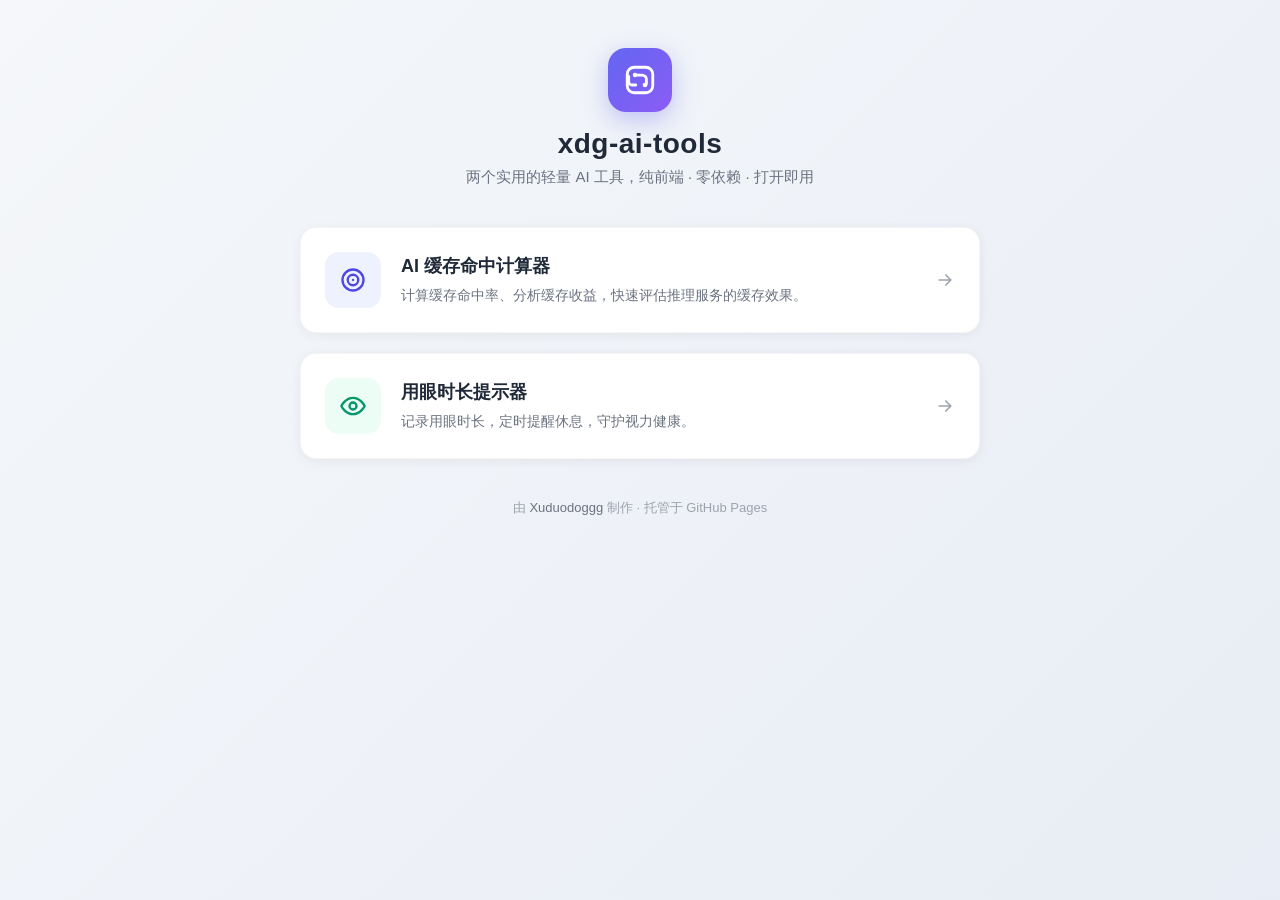
==== index.html @ e09b71a9 "添加工具首页 index.html" ====
<!DOCTYPE html>
<html lang="zh-CN">
<head>
<meta charset="UTF-8">
<meta name="viewport" content="width=device-width, initial-scale=1.0">
<title>xdg-ai-tools · AI 工具集</title>
<style>
  * { margin: 0; padding: 0; box-sizing: border-box; }
  body {
    font-family: -apple-system, BlinkMacSystemFont, "Segoe UI", "PingFang SC", "Microsoft YaHei", sans-serif;
    background: linear-gradient(135deg, #f5f7fa 0%, #e8edf5 100%);
    min-height: 100vh;
    color: #1f2937;
  }
  .container { max-width: 720px; margin: 0 auto; padding: 48px 20px 60px; }
  header { text-align: center; margin-bottom: 40px; }
  header .logo {
    width: 64px; height: 64px; margin: 0 auto 16px;
    background: linear-gradient(135deg, #6366f1, #8b5cf6);
    border-radius: 18px;
    display: flex; align-items: center; justify-content: center;
    box-shadow: 0 8px 24px rgba(99, 102, 241, 0.35);
  }
  header h1 { font-size: 28px; font-weight: 700; letter-spacing: 0.5px; }
  header p { margin-top: 8px; color: #6b7280; font-size: 15px; }
  .grid { display: grid; grid-template-columns: 1fr; gap: 20px; }
  .card {
    background: #fff; border-radius: 16px; padding: 24px;
    text-decoration: none; color: inherit;
    display: flex; align-items: center; gap: 20px;
    box-shadow: 0 2px 12px rgba(0, 0, 0, 0.06);
    border: 1px solid rgba(0, 0, 0, 0.04);
    transition: transform 0.2s ease, box-shadow 0.2s ease;
  }
  .card:hover { transform: translateY(-3px); box-shadow: 0 8px 28px rgba(0, 0, 0, 0.12); }
  .card .icon {
    width: 56px; height: 56px; flex-shrink: 0;
    border-radius: 14px;
    display: flex; align-items: center; justify-content: center;
  }
  .icon.cache { background: #eef2ff; color: #4f46e5; }
  .icon.eye { background: #ecfdf5; color: #059669; }
  .card .info h2 { font-size: 18px; font-weight: 600; }
  .card .info p { margin-top: 6px; color: #6b7280; font-size: 14px; line-height: 1.6; }
  .card .arrow { margin-left: auto; color: #9ca3af; flex-shrink: 0; }
  .card:hover .arrow { color: #4f46e5; }
  footer { text-align: center; margin-top: 40px; color: #9ca3af; font-size: 13px; }
  footer a { color: #6b7280; text-decoration: none; }
  footer a:hover { color: #4f46e5; }
</style>
</head>
<body>
<div class="container">
  <header>
    <div class="logo">
      <svg width="34" height="34" viewBox="0 0 24 24" fill="none" stroke="#fff" stroke-width="2" stroke-linecap="round" stroke-linejoin="round">
        <rect x="3" y="3" width="18" height="18" rx="5"/>
        <circle cx="8.5" cy="8.5" r="1.6" fill="#fff" stroke="none"/>
        <circle cx="15.5" cy="15.5" r="1.6" fill="#fff" stroke="none"/>
        <path d="M10 8.5h3.5a3 3 0 0 1 3 3V15"/>
        <path d="M9 15.5H6.5a2.5 2.5 0 0 1-2.5-2.5V9.5"/>
      </svg>
    </div>
    <h1>xdg-ai-tools</h1>
    <p>两个实用的轻量 AI 工具，纯前端 · 零依赖 · 打开即用</p>
  </header>

  <div class="grid">
    <a class="card" href="./AI缓存命中计算器.html">
      <div class="icon cache">
        <svg width="28" height="28" viewBox="0 0 24 24" fill="none" stroke="currentColor" stroke-width="2" stroke-linecap="round" stroke-linejoin="round">
          <circle cx="12" cy="12" r="9"/>
          <circle cx="12" cy="12" r="4.5"/>
          <circle cx="12" cy="12" r="1" fill="currentColor" stroke="none"/>
        </svg>
      </div>
      <div class="info">
        <h2>AI 缓存命中计算器</h2>
        <p>计算缓存命中率、分析缓存收益，快速评估推理服务的缓存效果。</p>
      </div>
      <svg class="arrow" width="20" height="20" viewBox="0 0 24 24" fill="none" stroke="currentColor" stroke-width="2" stroke-linecap="round" stroke-linejoin="round">
        <path d="M5 12h14M13 6l6 6-6 6"/>
      </svg>
    </a>

    <a class="card" href="./用眼时长提示器.html">
      <div class="icon eye">
        <svg width="28" height="28" viewBox="0 0 24 24" fill="none" stroke="currentColor" stroke-width="2" stroke-linecap="round" stroke-linejoin="round">
          <path d="M2 12s3.5-7 10-7 10 7 10 7-3.5 7-10 7-10-7-10-7z"/>
          <circle cx="12" cy="12" r="3"/>
        </svg>
      </div>
      <div class="info">
        <h2>用眼时长提示器</h2>
        <p>记录用眼时长，定时提醒休息，守护视力健康。</p>
      </div>
      <svg class="arrow" width="20" height="20" viewBox="0 0 24 24" fill="none" stroke="currentColor" stroke-width="2" stroke-linecap="round" stroke-linejoin="round">
        <path d="M5 12h14M13 6l6 6-6 6"/>
      </svg>
    </a>
  </div>

  <footer>
    由 <a href="https://github.com/Xuduodoggg" target="_blank" rel="noopener">Xuduodoggg</a> 制作 · 托管于 GitHub Pages
  </footer>
</div>
</body>
</html>
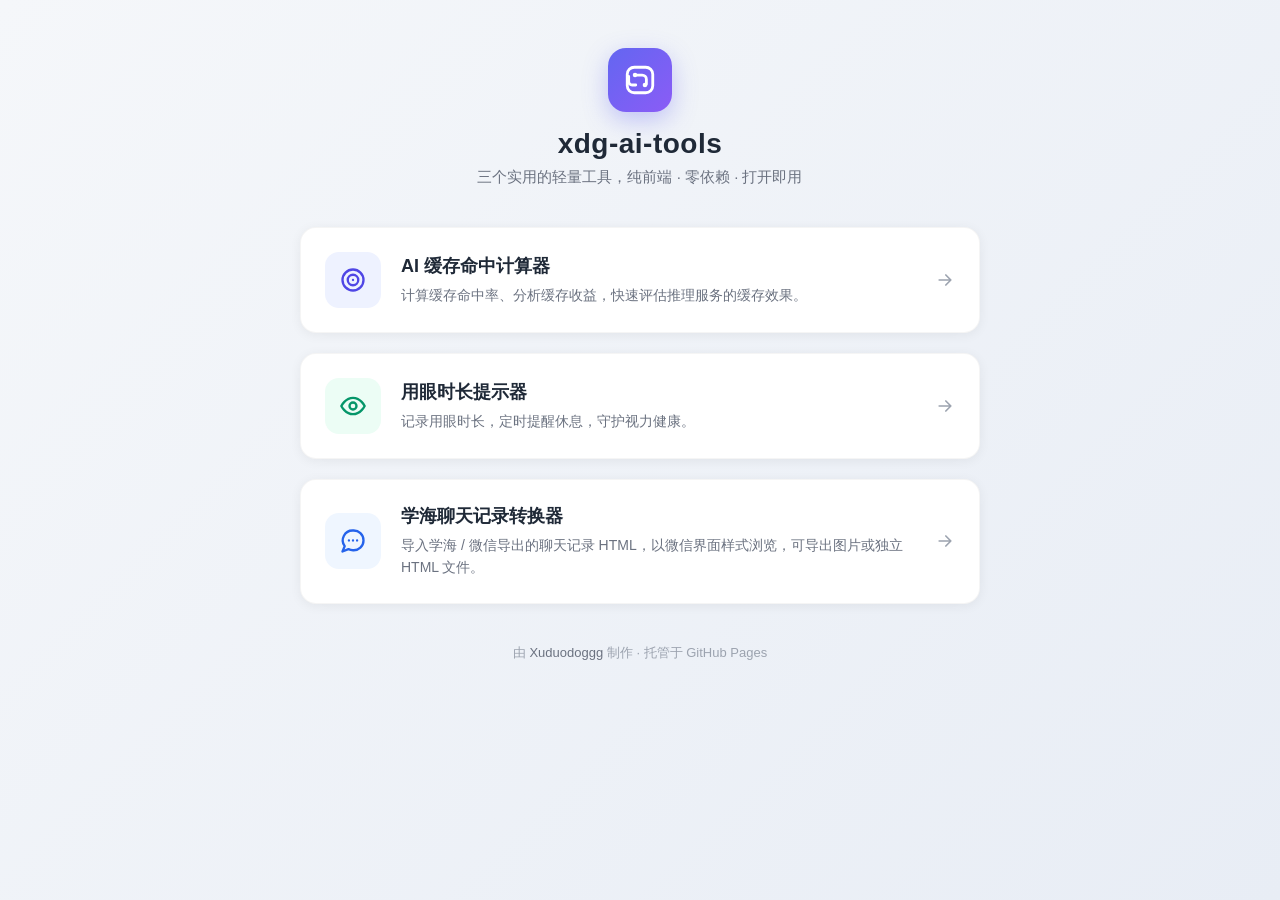
==== commit cbc054c2: "add 学海聊天记录转换器 entry to homepage" ====
--- a/index.html
+++ b/index.html
@@ -40,6 +40,7 @@
   }
   .icon.cache { background: #eef2ff; color: #4f46e5; }
   .icon.eye { background: #ecfdf5; color: #059669; }
+  .icon.chat { background: #eff6ff; color: #2563eb; }
   .card .info h2 { font-size: 18px; font-weight: 600; }
   .card .info p { margin-top: 6px; color: #6b7280; font-size: 14px; line-height: 1.6; }
   .card .arrow { margin-left: auto; color: #9ca3af; flex-shrink: 0; }
@@ -62,7 +63,7 @@
       </svg>
     </div>
     <h1>xdg-ai-tools</h1>
-    <p>两个实用的轻量 AI 工具，纯前端 · 零依赖 · 打开即用</p>
+    <p>三个实用的轻量工具，纯前端 · 零依赖 · 打开即用</p>
   </header>
 
   <div class="grid">
@@ -98,6 +99,22 @@
         <path d="M5 12h14M13 6l6 6-6 6"/>
       </svg>
     </a>
+
+    <a class="card" href="./学海聊天记录转换器.html">
+      <div class="icon chat">
+        <svg width="28" height="28" viewBox="0 0 24 24" fill="none" stroke="currentColor" stroke-width="2" stroke-linecap="round" stroke-linejoin="round">
+          <path d="M21 11.5a8.4 8.4 0 0 1-9 8.4 9 9 0 0 1-3.9-.9L3 21l1.9-4.6A8.4 8.4 0 0 1 12 3a8.4 8.4 0 0 1 9 8.5z"/>
+          <path d="M8.5 11.5h.01M12 11.5h.01M15.5 11.5h.01"/>
+        </svg>
+      </div>
+      <div class="info">
+        <h2>学海聊天记录转换器</h2>
+        <p>导入学海 / 微信导出的聊天记录 HTML，以微信界面样式浏览，可导出图片或独立 HTML 文件。</p>
+      </div>
+      <svg class="arrow" width="20" height="20" viewBox="0 0 24 24" fill="none" stroke="currentColor" stroke-width="2" stroke-linecap="round" stroke-linejoin="round">
+        <path d="M5 12h14M13 6l6 6-6 6"/>
+      </svg>
+    </a>
   </div>
 
   <footer>
